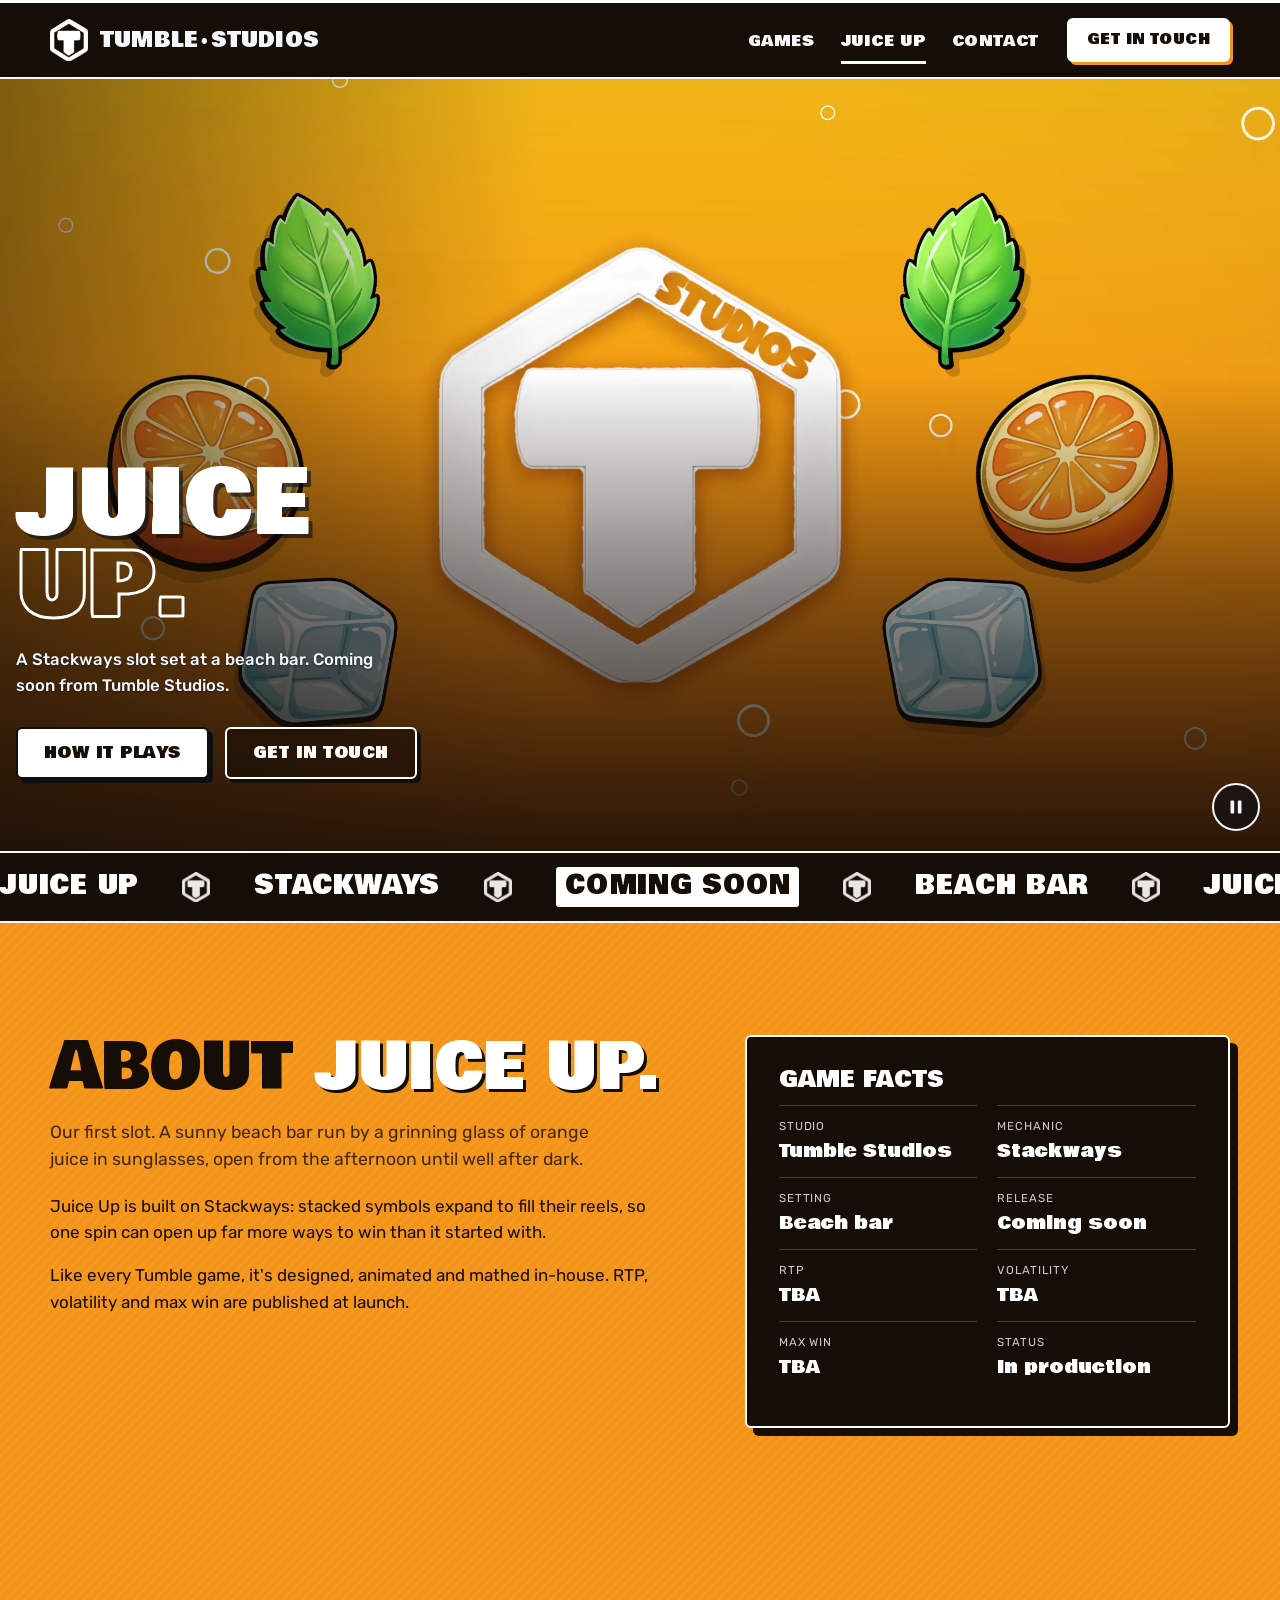
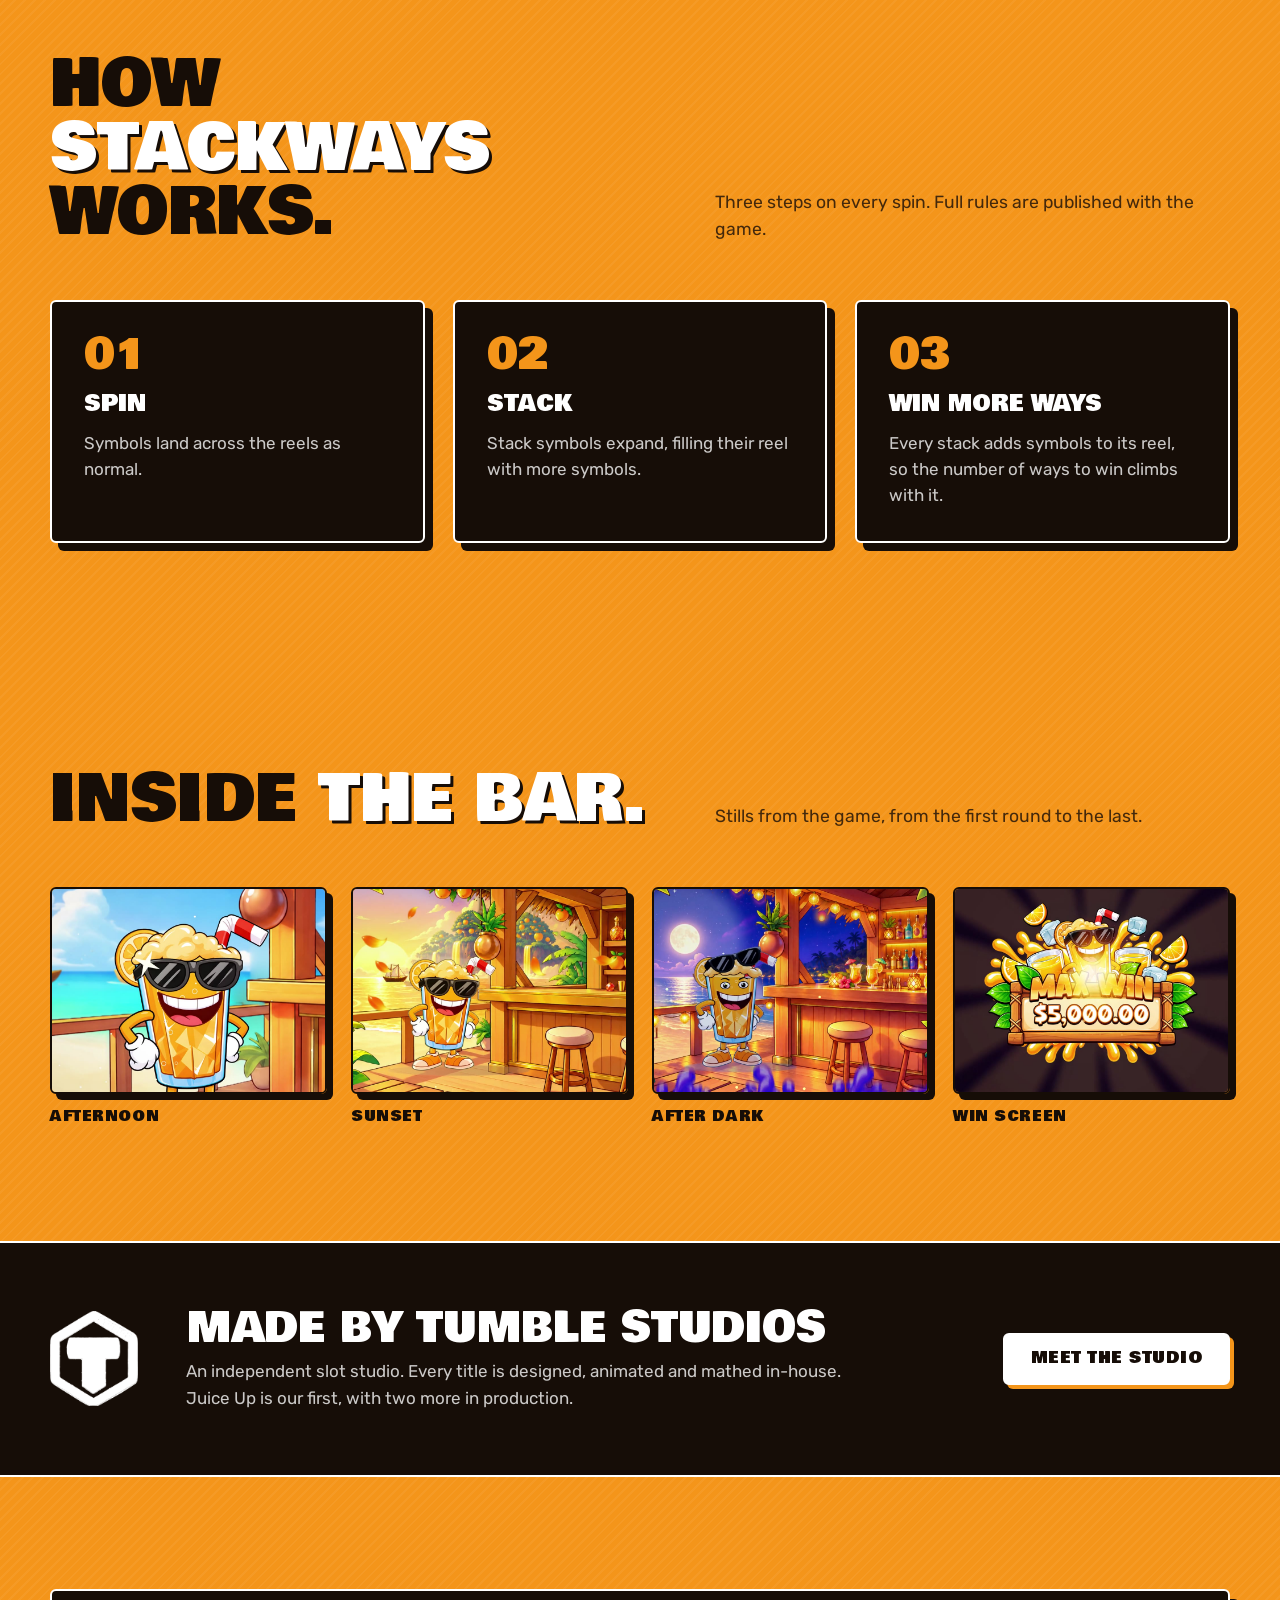
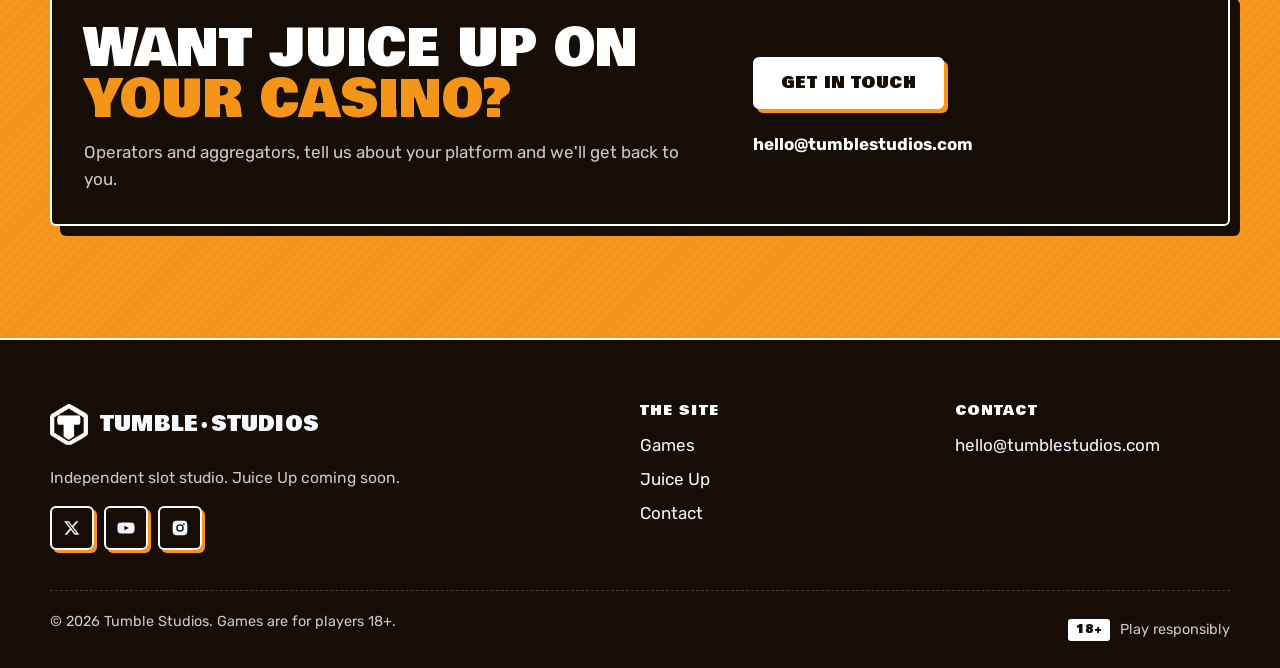
==== juice-up.html @ 1f8e579f "New studio intro as homepage hero; Juice Up gets its own orange-themed page - Homepage hero is the T" ====
<!doctype html>
<html lang="en">
<head>
  <meta charset="utf-8">
  <meta name="viewport" content="width=device-width, initial-scale=1">
  <title>Juice Up · Tumble Studios</title>
  <meta name="description" content="Juice Up is a Stackways slot set at a beach bar, from Tumble Studios. Coming soon.">
  <meta name="theme-color" content="#F4951A">
  <meta property="og:type" content="website">
  <meta property="og:title" content="Juice Up · Tumble Studios">
  <meta property="og:description" content="A Stackways slot set at a beach bar. Coming soon from Tumble Studios.">
  <meta property="og:image" content="assets/juice-up-poster.jpg">
  <meta name="twitter:card" content="summary_large_image">
  <link rel="icon" href="assets/logo-mark.png" type="image/png">
  <link rel="preconnect" href="https://fonts.googleapis.com">
  <link rel="preconnect" href="https://fonts.gstatic.com" crossorigin>
  <link href="https://fonts.googleapis.com/css2?family=Bowlby+One&family=Rubik:wght@400;500;700&display=swap" rel="stylesheet">
  <link rel="stylesheet" href="css/styles.css?v=20261031">
</head>
<body class="theme-juice">
  <a class="skip-link" href="#main">Skip to main content</a>

  <header class="site-header" id="top">
    <div class="wrap header-inner">
      <a class="brand" href="index.html" aria-label="Tumble Studios home">
        <img class="brand-mark" src="assets/logo-mark.png" alt="" width="40" height="43">
        <span class="brand-name">Tumble<span class="brand-dot">·</span>Studios</span>
      </a>

      <button class="nav-toggle" type="button" aria-expanded="false" aria-controls="site-nav">
        <span class="nav-toggle-bar"></span>
        <span class="visually-hidden">Menu</span>
      </button>

      <nav class="site-nav" id="site-nav" aria-label="Main">
        <ul>
          <li><a href="index.html#games">Games</a></li>
          <li><a href="juice-up.html" aria-current="page">Juice Up</a></li>
          <li><a href="index.html#contact">Contact</a></li>
        </ul>
        <a class="btn btn-primary btn-small" href="index.html#contact">Get in touch</a>
      </nav>
    </div>
  </header>

  <main id="main">

    <!-- Hero: the Juice Up scene loops behind the title -->
    <section class="hero" aria-labelledby="hero-title">
      <video class="hero-video" autoplay muted loop playsinline preload="metadata" poster="assets/juice-up-poster.jpg">
        <source src="assets/juice-up.mp4" type="video/mp4">
      </video>
      <div class="hero-shade"></div>

      <div class="wrap hero-content">
        <h1 class="hero-title" id="hero-title" aria-label="Juice Up.">
          <span class="line" data-cascade aria-hidden="true">Juice</span>
          <span class="line outline" data-cascade aria-hidden="true">up.</span>
        </h1>
        <p class="hero-lead">A Stackways slot set at a beach bar. Coming soon from Tumble Studios.</p>
        <div class="hero-actions">
          <a class="btn btn-primary" href="#how-it-plays">How it plays</a>
          <a class="btn btn-ghost" href="index.html#contact">Get in touch</a>
        </div>
      </div>

      <button class="video-toggle" type="button" aria-pressed="false" aria-label="Pause background video">
        <svg class="icon-pause" viewBox="0 0 24 24" aria-hidden="true"><rect x="6" y="5" width="4" height="14" rx="1"/><rect x="14" y="5" width="4" height="14" rx="1"/></svg>
        <svg class="icon-play" viewBox="0 0 24 24" aria-hidden="true"><path d="M8 5.5v13l11-6.5z"/></svg>
      </button>
    </section>

    <!-- Marquee strip -->
    <div class="marquee" aria-hidden="true">
      <div class="marquee-track">
        <span>Juice Up</span><img src="assets/logo-mark.png" alt="">
        <span>Stackways</span><img src="assets/logo-mark.png" alt="">
        <span>Coming soon</span><img src="assets/logo-mark.png" alt="">
        <span>Beach bar</span><img src="assets/logo-mark.png" alt="">
        <span>Juice Up</span><img src="assets/logo-mark.png" alt="">
        <span>Stackways</span><img src="assets/logo-mark.png" alt="">
        <span>Coming soon</span><img src="assets/logo-mark.png" alt="">
        <span>Beach bar</span><img src="assets/logo-mark.png" alt="">
      </div>
    </div>

    <!-- About the game -->
    <section class="section" id="the-game" aria-labelledby="game-title">
      <div class="wrap slot-intro">
        <div class="slot-copy">
          <h2 class="section-title" id="game-title">About <span class="accent">Juice Up.</span></h2>
          <p class="section-lead">Our first slot. A sunny beach bar run by a grinning glass of orange juice in sunglasses, open from the afternoon until well after dark.</p>
          <p>Juice Up is built on Stackways: stacked symbols expand to fill their reels, so one spin can open up far more ways to win than it started with.</p>
          <p>Like every Tumble game, it's designed, animated and mathed in-house. RTP, volatility and max win are published at launch.</p>
        </div>

        <aside class="slot-panel" aria-labelledby="facts-title">
          <h3 id="facts-title">Game facts</h3>
          <dl class="facts">
            <div><dt>Studio</dt><dd>Tumble Studios</dd></div>
            <div><dt>Mechanic</dt><dd>Stackways</dd></div>
            <div><dt>Setting</dt><dd>Beach bar</dd></div>
            <div><dt>Release</dt><dd>Coming soon</dd></div>
            <div><dt>RTP</dt><dd>TBA</dd></div>
            <div><dt>Volatility</dt><dd>TBA</dd></div>
            <div><dt>Max win</dt><dd>TBA</dd></div>
            <div><dt>Status</dt><dd>In production</dd></div>
          </dl>
        </aside>
      </div>
    </section>

    <!-- How Stackways works -->
    <section class="section slot-how" id="how-it-plays" aria-labelledby="how-title">
      <div class="wrap">
        <div class="section-head">
          <h2 class="section-title" id="how-title">How <span class="accent">Stackways</span> works.</h2>
          <p class="section-lead">Three steps on every spin. Full rules are published with the game.</p>
        </div>
        <ol class="steps">
          <li class="slot-panel">
            <h3>Spin</h3>
            <p>Symbols land across the reels as normal.</p>
          </li>
          <li class="slot-panel">
            <h3>Stack</h3>
            <p>Stack symbols expand, filling their reel with more symbols.</p>
          </li>
          <li class="slot-panel">
            <h3>Win more ways</h3>
            <p>Every stack adds symbols to its reel, so the number of ways to win climbs with it.</p>
          </li>
        </ol>
      </div>
    </section>

    <!-- Gallery -->
    <section class="section slot-gallery" id="gallery" aria-labelledby="gallery-title">
      <div class="wrap">
        <div class="section-head">
          <h2 class="section-title" id="gallery-title">Inside <span class="accent">the bar.</span></h2>
          <p class="section-lead">Stills from the game, from the first round to the last.</p>
        </div>
        <ul class="gallery" role="list">
          <li>
            <figure>
              <img src="assets/art-day.jpg" alt="The juice mascot at the beach bar in the afternoon, sea and palm trees behind." loading="lazy" width="960" height="720">
              <figcaption>Afternoon</figcaption>
            </figure>
          </li>
          <li>
            <figure>
              <img src="assets/art-sunset.jpg" alt="The juice mascot in sunglasses at the bar at sunset." loading="lazy" width="960" height="720">
              <figcaption>Sunset</figcaption>
            </figure>
          </li>
          <li>
            <figure>
              <img src="assets/art-night.jpg" alt="The bar at night, lit by lanterns under a full moon." loading="lazy" width="960" height="720">
              <figcaption>After dark</figcaption>
            </figure>
          </li>
          <li>
            <figure>
              <img src="assets/art-maxwin.jpg" alt="Win screen: the juice mascot behind a wooden sign reading Max win $5,000.00." loading="lazy" width="960" height="720">
              <figcaption>Win screen</figcaption>
            </figure>
          </li>
        </ul>
      </div>
    </section>

    <!-- The studio -->
    <section class="slot-band" aria-labelledby="studio-title">
      <div class="wrap slot-band-inner">
        <img src="assets/logo-mark.png" alt="" width="474" height="512">
        <div>
          <h2 id="studio-title">Made by Tumble Studios</h2>
          <p>An independent slot studio. Every title is designed, animated and mathed in-house. Juice Up is our first, with two more in production.</p>
        </div>
        <a class="btn btn-primary" href="index.html">Meet the studio</a>
      </div>
    </section>

    <!-- Contact prompt -->
    <section class="section" aria-labelledby="cta-title">
      <div class="wrap">
        <div class="slot-panel slot-cta">
          <div>
            <h2 class="section-title" id="cta-title">Want Juice Up on <span class="accent">your casino?</span></h2>
            <p>Operators and aggregators, tell us about your platform and we'll get back to you.</p>
          </div>
          <div class="slot-cta-actions">
            <a class="btn btn-primary" href="index.html#contact">Get in touch</a>
            <a class="contact-email" href="mailto:hello@tumblestudios.com">hello@tumblestudios.com</a>
          </div>
        </div>
      </div>
    </section>
  </main>

  <footer class="site-footer">
    <div class="wrap footer-grid">
      <div class="footer-brand">
        <a class="brand" href="index.html" aria-label="Tumble Studios home">
          <img class="brand-mark" src="assets/logo-mark.png" alt="" width="40" height="43">
          <span class="brand-name">Tumble<span class="brand-dot">·</span>Studios</span>
        </a>
        <p>Independent slot studio. Juice Up coming soon.</p>
        <ul class="social" role="list">
          <li><a href="#" aria-label="Tumble Studios on X"><svg viewBox="0 0 24 24" aria-hidden="true"><path d="M17.5 3h3.1l-6.8 7.8L21.8 21h-6.3l-4.9-6.4L5 21H1.9l7.3-8.3L1.5 3h6.4l4.4 5.9zm-1.1 16.1h1.7L6.9 4.8H5.1z"/></svg></a></li>
          <li><a href="#" aria-label="Tumble Studios on YouTube"><svg viewBox="0 0 24 24" aria-hidden="true"><path d="M23 7.2a3 3 0 0 0-2.1-2.1C19 4.6 12 4.6 12 4.6s-7 0-8.9.5A3 3 0 0 0 1 7.2 31 31 0 0 0 .5 12 31 31 0 0 0 1 16.8a3 3 0 0 0 2.1 2.1c1.9.5 8.9.5 8.9.5s7 0 8.9-.5A3 3 0 0 0 23 16.8a31 31 0 0 0 .5-4.8A31 31 0 0 0 23 7.2zM9.8 15.1V8.9l6 3.1z"/></svg></a></li>
          <li><a href="#" aria-label="Tumble Studios on Instagram"><svg viewBox="0 0 24 24" aria-hidden="true"><path d="M12 2.2c3.2 0 3.6 0 4.8.1 3.2.1 4.8 1.7 4.9 4.9.1 1.3.1 1.6.1 4.8s0 3.6-.1 4.8c-.1 3.2-1.7 4.8-4.9 4.9-1.3.1-1.6.1-4.8.1s-3.6 0-4.8-.1c-3.3-.1-4.8-1.7-4.9-4.9C2.2 15.6 2.2 15.2 2.2 12s0-3.6.1-4.8C2.4 3.9 4 2.4 7.2 2.3 8.4 2.2 8.8 2.2 12 2.2zM12 7a5 5 0 1 0 0 10 5 5 0 0 0 0-10zm0 8.2a3.2 3.2 0 1 1 0-6.4 3.2 3.2 0 0 1 0 6.4zm5.2-9.6a1.2 1.2 0 1 0 0 2.4 1.2 1.2 0 0 0 0-2.4z"/></svg></a></li>
        </ul>
      </div>
      <nav aria-label="Footer">
        <h3>The site</h3>
        <ul>
          <li><a href="index.html#games">Games</a></li>
          <li><a href="juice-up.html">Juice Up</a></li>
          <li><a href="index.html#contact">Contact</a></li>
        </ul>
      </nav>
      <div>
        <h3>Contact</h3>
        <ul>
          <li><a href="mailto:hello@tumblestudios.com">hello@tumblestudios.com</a></li>
        </ul>
      </div>
    </div>
    <div class="wrap footer-bottom">
      <p>&copy; 2026 Tumble Studios. Games are for players 18+.</p>
      <p><span class="age-badge">18+</span> Play responsibly</p>
    </div>
  </footer>

  <script src="js/main.js?v=20261031" defer></script>
</body>
</html>
---- css/styles.css ----
/* Tumble Studios
   Dark, loud, orange. Bowlby One for display, Rubik for everything else. */

:root {
  /* blue, white, black: from the Tumble Studios logo intro */
  --bg: #111B2E;         /* navy rather than black; a shade lighter */
  --bg-raised: #192741;
  --line: #2C3D60;
  --text: #F4F7FC;
  --white: #FFFFFF;
  --muted: #A7B4CA;
  --blue: #154DA2;       /* Doug's logo blue, sampled from the full-size avatar */
  --blue-deep: #0E3578;
  --sky: #154DA2;
  --ink: #0A0E16;

  --font-display: "Bowlby One", "Arial Black", Impact, sans-serif;
  --font-body: "Rubik", "Segoe UI", system-ui, sans-serif;

  --wrap: 1180px;
  --gutter: 16px;
  --radius: 6px;
  --ease: cubic-bezier(.2, .8, .2, 1);
  --ease-reel: cubic-bezier(.3, 1.35, .45, 1);

  /* two-tone offset shadows on buttons: blue one way, sky the other */
  --shadow-btn: 4px 4px 0 var(--blue), -2px -2px 0 var(--sky);
  --shadow-btn-hover: 6px 6px 0 var(--sky), -2px -2px 0 var(--blue);
}

*, *::before, *::after { box-sizing: border-box; }

html { scroll-behavior: smooth; -webkit-text-size-adjust: 100%; }

/* keep anchored sections clear of the sticky header */
[id] { scroll-margin-top: 84px; }
#top { scroll-margin-top: 0; }

body {
  margin: 0;
  font-family: var(--font-body);
  font-size: 1.0625rem;
  line-height: 1.55;
  color: var(--text);
  background-color: var(--bg);
  /* faint diagonal grain so the dark isn't flat */
  background-image: repeating-linear-gradient(135deg, rgba(255, 255, 255, .018) 0 2px, transparent 2px 7px);
  overflow-x: hidden;
}

img, video, svg { display: block; max-width: 100%; }

::selection { background: var(--sky); color: var(--ink); }

h1, h2, h3 {
  font-family: var(--font-display);
  font-weight: 400;
  line-height: 1;
  margin: 0;
  text-transform: uppercase;
}

p { margin: 0 0 1em; max-width: 62ch; }
p:last-child { margin-bottom: 0; }

a { color: var(--sky); text-underline-offset: .15em; }
a:hover { color: var(--text); }

:focus-visible { outline: 3px solid var(--sky); outline-offset: 3px; }

ul[role="list"] { list-style: none; margin: 0; padding: 0; }

.accent { color: var(--sky); }

.wrap {
  width: min(100% - (var(--gutter) * 2), var(--wrap));
  margin-inline: auto;
}

.visually-hidden {
  position: absolute !important;
  width: 1px; height: 1px;
  padding: 0; margin: -1px;
  overflow: hidden; clip: rect(0 0 0 0);
  white-space: nowrap; border: 0;
}

.skip-link {
  position: absolute; top: -100px; left: 16px;
  padding: 10px 14px;
  background: var(--sky); color: var(--ink);
  border-radius: var(--radius);
  z-index: 100;
  font-weight: 700;
}
.skip-link:focus { top: 12px; }

/* Buttons: flat, hard offset shadow */
.btn {
  display: inline-flex;
  align-items: center;
  justify-content: center;
  min-height: 52px;
  padding: 0 26px;
  font-family: var(--font-display);
  font-size: 1rem;
  letter-spacing: .03em;
  text-transform: uppercase;
  text-decoration: none;
  border-radius: var(--radius);
  border: 2px solid var(--text);
  cursor: pointer;
  transition: transform .15s var(--ease), box-shadow .15s var(--ease), background-color .15s;
}
.btn:hover { transform: translate(-2px, -2px); }
.btn:active { transform: translate(1px, 1px); }

.btn-primary {
  background: var(--white);
  color: var(--ink);
  border-color: var(--white);
  box-shadow: var(--shadow-btn);
}
.btn-primary:hover { background: var(--sky); color: var(--ink); border-color: var(--white); box-shadow: var(--shadow-btn-hover); }
.btn-primary:active { box-shadow: 2px 2px 0 var(--blue); }

.btn-ghost {
  background: rgba(10, 14, 22, .55);
  color: var(--text);
  border-color: var(--text);
  box-shadow: var(--shadow-btn);
  backdrop-filter: blur(6px);
}
.btn-ghost:hover { background: var(--text); color: var(--ink); box-shadow: var(--shadow-btn-hover); }

.btn-small { min-height: 44px; padding: 0 18px; font-size: .9rem; box-shadow: 3px 3px 0 var(--blue); }
.btn-small:hover { box-shadow: 5px 5px 0 var(--sky); }

/* Header */
.site-header {
  position: sticky;
  top: 0;
  z-index: 50;
  background: var(--bg);
  border-bottom: 2px solid var(--text);
  /* thin brand line along the very top, blue fading to sky */
  border-top: 3px solid var(--blue);
}
.site-header::before {
  content: "";
  position: absolute;
  top: -3px; left: 0; right: 0;
  height: 3px;
  background: linear-gradient(90deg, var(--blue), var(--sky) 60%, var(--white));
}

.header-inner {
  display: flex;
  align-items: center;
  justify-content: space-between;
  gap: 24px;
  min-height: 74px;
}

.brand {
  display: inline-flex;
  align-items: center;
  gap: 12px;
  color: var(--text);
  text-decoration: none;
}
.brand:hover { color: var(--sky); }
.brand-mark { width: 38px; height: auto; }
.brand-name { font-family: var(--font-display); font-size: 1.3rem; text-transform: uppercase; letter-spacing: .01em; }
.brand-dot { color: var(--blue); margin: 0 .1em; }

.site-nav { display: flex; align-items: center; gap: 28px; }
.site-nav ul { display: flex; gap: 26px; list-style: none; margin: 0; padding: 0; }
.site-nav ul a {
  font-family: var(--font-display);
  font-size: .95rem;
  letter-spacing: .04em;
  text-transform: uppercase;
  color: var(--text);
  text-decoration: none;
  padding: 8px 0;
  border-bottom: 3px solid transparent;
}
.site-nav ul a:hover,
.site-nav ul a[aria-current="true"] { border-bottom-color: var(--sky); color: var(--sky); }

.nav-toggle {
  display: none;
  width: 48px; height: 48px;
  background: none; border: 0;
  position: relative;
  cursor: pointer;
  border-radius: var(--radius);
}
.nav-toggle-bar,
.nav-toggle-bar::before,
.nav-toggle-bar::after {
  position: absolute; left: 12px;
  width: 24px; height: 3px;
  background: var(--text);
  border-radius: 2px;
  transition: transform .25s var(--ease), opacity .2s;
}
.nav-toggle-bar { top: 22px; }
.nav-toggle-bar::before { content: ""; left: 0; top: -8px; }
.nav-toggle-bar::after { content: ""; left: 0; top: 8px; }
.nav-toggle[aria-expanded="true"] .nav-toggle-bar { background: transparent; }
.nav-toggle[aria-expanded="true"] .nav-toggle-bar::before { transform: translateY(8px) rotate(45deg); }
.nav-toggle[aria-expanded="true"] .nav-toggle-bar::after { transform: translateY(-8px) rotate(-45deg); }

/* Hero */
.hero {
  position: relative;
  min-height: min(86svh, 800px);
  display: flex;
  align-items: flex-end;
  background: var(--bg);
  overflow: hidden;
  isolation: isolate;
}

.hero-video, .hero-shade {
  position: absolute;
  inset: 0;
  width: 100%;
  height: 100%;
}
.hero-video { object-fit: cover; z-index: -2; }
.hero-shade {
  z-index: -1;
  background:
    linear-gradient(to top, rgba(10, 14, 22, .9) 0%, rgba(10, 14, 22, .45) 35%, rgba(10, 14, 22, 0) 62%),
    linear-gradient(to right, rgba(10, 14, 22, .5), rgba(10, 14, 22, 0) 42%);
}

/* straight bottom edge: the marquee band sits directly under the video */
.hero { border-bottom: 2px solid var(--text); }

/* hero text hugs the left edge so the video stays in view */
.hero-content {
  position: relative;
  z-index: 2;
  width: min(100% - (var(--gutter) * 2), 1400px);
  margin-inline: auto;
  padding-block: clamp(40px, 6vw, 72px);
}

.hero-title {
  display: flex;
  flex-direction: column;
  font-size: clamp(3rem, 7.5vw, 5.6rem);
  line-height: .92;
  text-shadow: 4px 4px 0 rgba(10, 14, 22, .6);
  margin-bottom: 20px;
}
.hero-title .line { display: block; white-space: pre; }
.hero-title .outline {
  color: transparent;
  -webkit-text-stroke: 3px var(--sky);
  text-shadow: none;
}

/* cascade: each letter drops in and lands with a small bounce */
.hero-title .letter {
  display: inline-block;
  animation: drop .7s var(--ease-reel) both;
  animation-delay: calc(var(--i) * 55ms);
}
@keyframes drop {
  from { opacity: 0; transform: translateY(-.6em); }
  60% { opacity: 1; }
  to { opacity: 1; transform: none; }
}

.hero-lead {
  font-size: clamp(1rem, 1.3vw, 1.15rem);
  font-weight: 500;
  max-width: 36ch;
  margin-bottom: 28px;
  color: var(--text);
  text-shadow: 0 1px 2px rgba(10, 14, 22, .7);
}

.hero-actions { display: flex; flex-wrap: wrap; gap: 16px; }

.video-toggle {
  position: absolute;
  right: 20px; bottom: 20px;
  z-index: 2;
  width: 48px; height: 48px;
  border-radius: 50%;
  border: 2px solid var(--text);
  background: rgba(10, 14, 22, .6);
  color: var(--text);
  cursor: pointer;
  display: grid;
  place-items: center;
}
.video-toggle:hover { background: var(--sky); color: var(--ink); }
.video-toggle svg { width: 22px; height: 22px; fill: currentColor; }
.video-toggle .icon-play { display: none; }
.video-toggle[aria-pressed="true"] .icon-pause { display: none; }
.video-toggle[aria-pressed="true"] .icon-play { display: block; }

/* page-load sequence */
.hero-lead, .hero-actions { animation: rise .6s var(--ease) both; }
.hero-lead { animation-delay: .75s; }
.hero-actions { animation-delay: .85s; }
@keyframes rise {
  from { opacity: 0; transform: translateY(16px); }
  to { opacity: 1; transform: none; }
}

/* Marquee strip */
.marquee {
  overflow: hidden;
  background: var(--ink);
  border-bottom: 2px solid var(--text);
  padding-block: 14px;
}
.marquee-track {
  display: flex;
  align-items: center;
  width: max-content;
  gap: 44px;
  font-family: var(--font-display);
  font-size: clamp(1.1rem, 2.2vw, 1.6rem);
  text-transform: uppercase;
  letter-spacing: .03em;
  animation: slide 30s linear infinite;
}
.marquee-track span { white-space: nowrap; }
.marquee-track span:nth-of-type(4n + 3) { color: var(--sky); }
.marquee-track img { width: 28px; height: auto; opacity: .9; }
@keyframes slide { to { transform: translateX(-50%); } }

/* Sections */
.section { padding-block: clamp(64px, 9vw, 112px); }

.section-head {
  display: grid;
  grid-template-columns: 1.2fr 1fr;
  gap: 24px 48px;
  align-items: end;
  margin-bottom: clamp(32px, 5vw, 56px);
}
.section-title { font-size: clamp(2.4rem, 5.5vw, 4rem); }
.section-title .accent { display: inline-block; white-space: nowrap; }
.section-lead { font-size: 1.1rem; color: var(--muted); max-width: 46ch; }

/* Game cards */
.game-grid {
  display: grid;
  grid-template-columns: repeat(3, 1fr);
  gap: 28px;
}

.game-card {
  position: relative;
  display: flex;
  flex-direction: column;
  background: var(--bg-raised);
  border: 2px solid var(--text);
  border-radius: var(--radius);
  box-shadow: 8px 8px 0 var(--blue);
  overflow: hidden;
  transition: transform .2s var(--ease), box-shadow .2s var(--ease);
}
.game-card:hover { transform: translate(-3px, -3px); box-shadow: 11px 11px 0 var(--sky); }
.game-card.is-placeholder { box-shadow: 8px 8px 0 var(--line); }
.game-card.is-placeholder:hover { box-shadow: 11px 11px 0 var(--blue-deep); }

.card-art {
  position: relative;
  aspect-ratio: 4 / 3;
  border-bottom: 2px solid var(--text);
  background: var(--ink);
}
.card-art img { width: 100%; height: 100%; object-fit: cover; }
.card-art-blank {
  display: grid;
  place-items: center;
  background:
    radial-gradient(circle at 50% 40%, rgba(43, 108, 212, .45), transparent 60%),
    var(--bg-raised);
}
.card-art-blank img { width: 34%; height: auto; opacity: .35; }

.tag {
  position: absolute;
  top: 12px; left: 12px;
  padding: 5px 10px;
  font-family: var(--font-display);
  font-size: .72rem;
  letter-spacing: .08em;
  text-transform: uppercase;
  color: var(--text);
  background: var(--ink);
  border: 2px solid var(--text);
  border-radius: 3px;
}
.tag-zest { background: var(--sky); color: var(--ink); }

.card-body { padding: 22px 22px 26px; display: grid; gap: 14px; align-content: start; }
.card-body h3 { font-size: 1.6rem; }
.card-body p { color: var(--muted); font-size: .98rem; }

.stats {
  display: grid;
  grid-template-columns: repeat(3, 1fr);
  gap: 12px;
  margin: 4px 0 0;
  padding-top: 14px;
  border-top: 1px solid var(--line);
}
.stats dt {
  font-size: .72rem;
  letter-spacing: .08em;
  text-transform: uppercase;
  color: var(--muted);
}
.stats dd {
  margin: 2px 0 0;
  font-family: var(--font-display);
  font-size: 1.1rem;
  color: var(--text);
}
.is-placeholder .stats dd { color: var(--muted); }

.chips { display: flex; flex-wrap: wrap; gap: 8px; }
.chips li {
  padding: 5px 10px;
  font-size: .78rem;
  font-weight: 700;
  letter-spacing: .04em;
  text-transform: uppercase;
  color: var(--text);
  border: 1px solid var(--muted);
  border-radius: 3px;
}

/* Contact */
.contact-panel {
  display: grid;
  grid-template-columns: 1fr 1.25fr;
  gap: clamp(32px, 5vw, 64px);
  padding: clamp(28px, 4vw, 56px);
  background: var(--bg-raised);
  border: 2px solid var(--text);
  border-radius: var(--radius);
  box-shadow: 10px 10px 0 var(--blue);
}
.contact-copy p { color: var(--muted); font-size: 1.05rem; margin-top: 14px; }
.contact-email {
  display: inline-block;
  margin-top: 6px;
  font-weight: 700;
  color: var(--sky);
}
.contact-art {
  margin-top: 28px;
  width: 100%;
  height: auto;
  border: 2px solid var(--text);
  border-radius: var(--radius);
  box-shadow: 6px 6px 0 var(--sky);
}

.contact-form {
  display: grid;
  grid-template-columns: 1fr 1fr;
  gap: 18px;
  align-content: start;
}
.field { display: grid; gap: 8px; }
.field label {
  font-family: var(--font-display);
  font-size: .78rem;
  letter-spacing: .08em;
  text-transform: uppercase;
}
.field-full { grid-column: 1 / -1; }

input, select, textarea {
  font: inherit;
  color: var(--text);
  background: var(--ink);
  border: 2px solid var(--text);
  border-radius: var(--radius);
  padding: 12px 14px;
  min-height: 50px;
  width: 100%;
}
input::placeholder, textarea::placeholder { color: #6F7D95; }
select { appearance: none; -webkit-appearance: none;
  background-image: url("data:image/svg+xml,%3Csvg xmlns='http://www.w3.org/2000/svg' viewBox='0 0 24 24' fill='%23FFF6E8'%3E%3Cpath d='M7 10l5 5 5-5z'/%3E%3C/svg%3E");
  background-repeat: no-repeat; background-position: right 12px center; background-size: 20px; padding-right: 40px; }
select option { background: var(--bg-raised); color: var(--text); }
textarea { min-height: 150px; resize: vertical; }
input:focus-visible, select:focus-visible, textarea:focus-visible { outline-color: var(--sky); outline-offset: 2px; }
input[aria-invalid="true"], select[aria-invalid="true"], textarea[aria-invalid="true"] { border-color: #FF6B6B; }

.form-note { font-weight: 500; margin: 12px 0 0; }
.form-note:empty { display: none; }
.form-note.is-error { color: #FF8A8A; }
.form-note.is-ok { color: var(--sky); }

/* Footer */
.site-footer {
  border-top: 2px solid var(--text);
  padding-top: clamp(40px, 6vw, 64px);
}
.footer-grid {
  display: grid;
  grid-template-columns: 2fr 1fr 1fr;
  gap: 40px;
}
.footer-brand p { margin-top: 14px; color: var(--muted); font-size: .98rem; }
.site-footer h3 { font-size: .85rem; letter-spacing: .08em; color: var(--blue); margin-bottom: 14px; }
.site-footer nav ul, .site-footer div > ul:not(.social) { list-style: none; margin: 0; padding: 0; display: grid; gap: 8px; }
.site-footer a { color: var(--text); text-decoration: none; }
.site-footer a:hover { color: var(--sky); }

.social { display: flex; gap: 10px; margin-top: 18px; }
.social a {
  display: grid; place-items: center;
  width: 44px; height: 44px;
  border: 2px solid var(--text);
  border-radius: var(--radius);
  box-shadow: 3px 3px 0 var(--blue);
}
.social a:hover { background: var(--sky); color: var(--ink); }
.social svg { width: 18px; height: 18px; fill: currentColor; }

.footer-bottom {
  display: flex;
  justify-content: space-between;
  flex-wrap: wrap;
  gap: 12px;
  margin-top: 40px;
  padding-block: 20px;
  border-top: 1px dashed var(--line);
  font-size: .9rem;
  color: var(--muted);
}
.footer-bottom p { display: flex; align-items: center; gap: 10px; }
.age-badge {
  display: inline-grid; place-items: center;
  padding: 2px 8px;
  font-family: var(--font-display);
  font-size: .72rem;
  color: var(--ink);
  background: var(--blue);
  border-radius: 3px;
}

/* Responsive */
@media (max-width: 1000px) {
  .game-grid { grid-template-columns: repeat(2, 1fr); }
  .game-card.is-featured { grid-column: 1 / -1; }
  .game-card.is-featured .card-art { aspect-ratio: 16 / 9; }
  .section-head { grid-template-columns: 1fr; }
  .contact-panel { grid-template-columns: 1fr; }
  .contact-art { max-width: 480px; }
  .footer-grid { grid-template-columns: 1fr 1fr; }
}

@media (max-width: 820px) {
  .nav-toggle { display: block; }
  .site-nav {
    position: absolute;
    top: 100%; left: 0; right: 0;
    flex-direction: column;
    align-items: stretch;
    gap: 8px;
    padding: 12px var(--gutter) 20px;
    background: var(--bg);
    border-bottom: 2px solid var(--text);
    display: none;
  }
  .site-nav.is-open { display: flex; }
  .site-nav ul { flex-direction: column; gap: 0; }
  .site-nav ul a { display: block; padding: 14px 4px; border-bottom: 1px solid var(--line); }
  .site-nav .btn { margin-top: 12px; }
}

@media (max-width: 560px) {
  body { font-size: 1rem; }
  .brand-name { font-size: 1.05rem; }
  /* phones: landscape video shown whole at 16:9, headline and buttons centred on it */
  .hero { min-height: 0; aspect-ratio: 16 / 9; align-items: center; }
  .hero-shade { background: rgba(10, 14, 22, .42); }
  .hero-content { padding-block: 16px; text-align: center; }
  .hero-title { font-size: clamp(1.9rem, 9vw, 2.4rem); align-items: center; margin-bottom: 14px; text-shadow: 3px 3px 0 rgba(10, 14, 22, .6); }
  .hero-title .outline { color: var(--sky); -webkit-text-stroke: 0; text-shadow: 3px 3px 0 rgba(10, 14, 22, .6); }
  .hero-lead { display: none; }
  .hero-actions { justify-content: center; gap: 10px; }
  .hero-actions .btn { min-height: 42px; padding: 0 14px; font-size: .8rem; box-shadow: 3px 3px 0 var(--sky), -2px -2px 0 var(--blue); }
  .video-toggle { width: 34px; height: 34px; right: 10px; bottom: 10px; }
  .video-toggle svg { width: 16px; height: 16px; }
  .game-grid { grid-template-columns: 1fr; gap: 28px; }
  .game-card.is-featured .card-art { aspect-ratio: 4 / 3; }
  .contact-panel { padding: 22px; box-shadow: 6px 6px 0 var(--blue); }
  .contact-form { grid-template-columns: 1fr; }
  .footer-grid { grid-template-columns: 1fr; gap: 32px; }
}

@media (prefers-reduced-motion: reduce) {
  html { scroll-behavior: auto; }
  .hero-title .letter, .hero-lead, .hero-actions { animation: none; }
  .marquee-track { animation: none; }
  .btn, .game-card { transition: none; }
  .btn:hover, .game-card:hover { transform: none; }
}

/* ---- One blue, white, black -------------------------------------------------
   Doug's logo blue (#154DA2) is the page. White is text, buttons and lines.
   Black is header, marquee, cards, panel, footer. No other shades of blue. */
:root {
  --bg: #154DA2;
  --bg-raised: #0A0E16;
  --line: rgba(255, 255, 255, .28);
  --muted: rgba(255, 255, 255, .78);
  --sky: #FFFFFF;
  --blue-deep: #154DA2;
  --shadow-btn: 4px 4px 0 var(--ink);
  --shadow-btn-hover: 6px 6px 0 var(--ink);
}

body {
  background-color: var(--bg);
  /* the diagonal grain, a touch stronger so it reads on the blue */
  background-image: repeating-linear-gradient(135deg, rgba(255, 255, 255, .05) 0 2px, transparent 2px 7px);
}

::selection { background: var(--ink); color: var(--white); }
a { color: var(--white); }
a:hover { color: var(--ink); }
:focus-visible { outline-color: var(--white); }

/* accent words in black on the blue page, blue on the black panel; white outline over the video */
.accent { color: var(--ink); }
.contact-panel .accent { color: var(--bg); }
.hero-title .outline { -webkit-text-stroke-color: var(--white); }

/* buttons: white with black shadow; hover flips to black */
.btn-primary { background: var(--white); color: var(--ink); border-color: var(--ink); }
.btn-primary:hover { background: var(--ink); color: var(--white); border-color: var(--white); }
.btn-primary:active { box-shadow: 2px 2px 0 var(--ink); }
.btn-ghost { background: rgba(10, 14, 22, .6); color: var(--white); border-color: var(--white); box-shadow: 4px 4px 0 var(--ink); }
.btn-ghost:hover { background: var(--white); color: var(--ink); box-shadow: 6px 6px 0 var(--ink); }
.btn-small { box-shadow: 3px 3px 0 var(--white); }
.btn-small:hover { box-shadow: 5px 5px 0 var(--white); }

/* header: black, white line on top */
.site-header { background: var(--ink); border-top-color: var(--white); }
.site-header::before { background: var(--white); }
.brand-dot { color: var(--white); }
.brand:hover { color: var(--white); }
.site-nav ul a:hover, .site-nav ul a[aria-current="true"] { border-bottom-color: var(--white); color: var(--white); }
.header-inner .btn-small { box-shadow: 3px 3px 0 var(--bg); border-color: var(--white); }

/* marquee: black band, highlighted word reversed */
.marquee { background: var(--ink); }
.marquee-track span:nth-of-type(4n + 3) { color: var(--ink); background: var(--white); padding: 0 .35em; border-radius: 3px; }
.video-toggle:hover { background: var(--white); color: var(--ink); }

/* cards: black with white edges and a white hard shadow */
.game-card { background: var(--ink); border-color: var(--white); box-shadow: 8px 8px 0 var(--ink); }
.game-card:hover { box-shadow: 11px 11px 0 var(--white); }
.game-card.is-placeholder { box-shadow: 8px 8px 0 var(--ink); }
.game-card.is-placeholder:hover { box-shadow: 11px 11px 0 var(--white); }
.card-art-blank { background: radial-gradient(circle at 50% 40%, rgba(255, 255, 255, .12), transparent 60%), var(--ink); }
.card-art-blank img { opacity: .3; }
.tag { background: var(--ink); color: var(--white); border-color: var(--white); }
.tag-zest { background: var(--white); color: var(--ink); }
.stats { border-top-color: rgba(255, 255, 255, .2); }
.chips li { border-color: rgba(255, 255, 255, .45); }

/* contact: black panel, white hard shadow, white fields */
.contact-panel { background: var(--ink); border-color: var(--white); box-shadow: 10px 10px 0 var(--ink); }
/* email link: stays white on the black panel, underline on hover like the footer links */
.contact-email { color: var(--white); text-decoration: none; text-underline-offset: .2em; }
.contact-email:hover, .contact-email:focus-visible { color: var(--white); text-decoration: underline; }
input, select, textarea { background-color: var(--white); color: var(--ink); border-color: var(--white); }
input::placeholder, textarea::placeholder { color: #6B7280; }
select { background-image: url("data:image/svg+xml,%3Csvg xmlns='http://www.w3.org/2000/svg' viewBox='0 0 24 24' fill='%230A0E16'%3E%3Cpath d='M7 10l5 5 5-5z'/%3E%3C/svg%3E"); background-repeat: no-repeat; background-position: right 12px center; background-size: 20px; }
select option { background: var(--white); color: var(--ink); }
input:focus-visible, select:focus-visible, textarea:focus-visible { outline-color: var(--white); outline-offset: 3px; }
.form-note.is-ok { color: var(--white); }

/* footer: black */
.site-footer { background: var(--ink); border-top-color: var(--white); }
.site-footer h3 { color: var(--white); }
.site-footer a:hover { color: var(--white); text-decoration: underline; }
.footer-bottom { border-top-color: rgba(255, 255, 255, .2); }
.social a { box-shadow: 3px 3px 0 var(--bg); }
.social a:hover { background: var(--white); color: var(--ink); }
.age-badge { background: var(--white); color: var(--ink); }

@media (max-width: 820px) {
  .site-nav { background: var(--ink); }
}

/* ---- Homepage intro hero -----------------------------------------------------
   The logo intro plays once and holds on the logo, which sits in the middle of
   the frame. Text goes underneath it, centred, and drops in once the logo has
   formed (~2.2s). The box keeps close to 16:9 so wide screens don't crop the logo. */
.hero--intro { min-height: min(86svh, 56.25vw); }
.hero--intro .hero-shade { background: linear-gradient(to top, rgba(10, 14, 22, .55) 0%, rgba(10, 14, 22, 0) 38%); }
.hero--intro .hero-content { text-align: center; padding-block: clamp(28px, 4vw, 56px); }
.hero--intro .hero-title {
  flex-direction: row;
  flex-wrap: wrap;
  justify-content: center;
  column-gap: .28em;
  font-size: clamp(2rem, 4.2vw, 3.6rem);
  margin-bottom: 18px;
}
.hero--intro .hero-title .letter { animation-delay: calc(2.2s + var(--i) * 55ms); }
.hero--intro .hero-actions { justify-content: center; animation-delay: 2.7s; }

/* ---- Game card links to its slot page --------------------------------------- */
.card-link { color: inherit; text-decoration: none; }
.card-link::after { content: ""; position: absolute; inset: 0; z-index: 1; }
.card-link:focus-visible { outline: none; }
.game-card:has(.card-link:focus-visible) { outline: 3px solid var(--white); outline-offset: 4px; }
.card-cta { justify-self: start; margin-top: 4px; pointer-events: none; }
.game-card:hover .card-cta { background: var(--ink); color: var(--white); border-color: var(--white); }

.site-nav ul a[aria-current="page"] { border-bottom-color: var(--white); color: var(--white); }

/* ---- Slot pages ----------------------------------------------------------------
   Same structure as the homepage; a theme class on <body> swaps the colours. */
.slot-intro {
  display: grid;
  grid-template-columns: 1.3fr 1fr;
  gap: clamp(32px, 5vw, 72px);
  align-items: start;
}
.slot-copy .section-title { margin-bottom: 20px; }
.slot-copy p { max-width: 56ch; }
.slot-copy .section-lead { margin-bottom: 1.1em; max-width: 52ch; }

.slot-panel {
  background: var(--ink);
  color: var(--white);
  border: 2px solid var(--white);
  border-radius: var(--radius);
  box-shadow: 8px 8px 0 var(--ink);
  padding: clamp(22px, 3vw, 32px);
}
.slot-panel h3 { font-size: 1.4rem; margin-bottom: 14px; }
.slot-panel p { color: var(--muted); }

.facts { display: grid; grid-template-columns: 1fr 1fr; column-gap: 20px; margin: 0; }
.facts div { padding: 12px 0; border-top: 1px solid rgba(255, 255, 255, .2); }
.facts dt { font-size: .72rem; letter-spacing: .08em; text-transform: uppercase; color: var(--muted); }
.facts dd { margin: 2px 0 0; font-family: var(--font-display); font-size: 1.1rem; }

/* the three steps really are a sequence, so they're numbered */
.steps {
  display: grid;
  grid-template-columns: repeat(3, 1fr);
  gap: 28px;
  margin: 0;
  padding: 0;
  list-style: none;
  counter-reset: step;
}
.steps li { counter-increment: step; }
.steps li::before {
  content: counter(step, decimal-leading-zero);
  display: block;
  margin-bottom: 18px;
  font-family: var(--font-display);
  font-size: 2.6rem;
  line-height: 1;
  color: var(--bg);
}

.gallery {
  display: grid;
  grid-template-columns: repeat(4, 1fr);
  gap: 24px;
}
.gallery figure { margin: 0; }
.gallery img {
  width: 100%;
  height: auto;          /* the height attribute would otherwise override the ratio */
  aspect-ratio: 4 / 3;
  object-fit: cover;
  border: 2px solid var(--ink);
  border-radius: var(--radius);
  box-shadow: 6px 6px 0 var(--ink);
}
.gallery figcaption {
  margin-top: 12px;
  font-family: var(--font-display);
  font-size: .9rem;
  letter-spacing: .04em;
  text-transform: uppercase;
}

.slot-band {
  background: var(--ink);
  color: var(--white);
  border-block: 2px solid var(--white);
  padding-block: clamp(40px, 6vw, 64px);
}
.slot-band-inner {
  display: grid;
  grid-template-columns: auto 1fr auto;
  gap: 24px 48px;
  align-items: center;
}
.slot-band-inner img { width: 88px; height: auto; }
.slot-band h2 { font-size: clamp(1.8rem, 3.4vw, 2.6rem); margin-bottom: 10px; }
.slot-band p { color: var(--muted); }
.slot-band .btn-primary { border-color: var(--white); box-shadow: 4px 4px 0 var(--bg); }
.slot-band .btn-primary:hover { box-shadow: 6px 6px 0 var(--bg); }

.slot-cta {
  display: grid;
  grid-template-columns: 1.4fr 1fr;
  gap: 24px 48px;
  align-items: center;
  box-shadow: 10px 10px 0 var(--ink);
}
.slot-cta .section-title { margin-bottom: 14px; font-size: clamp(2rem, 4.4vw, 3.2rem); }
.slot-cta-actions { display: grid; gap: 16px; justify-items: start; }
.slot-cta .btn-primary { border-color: var(--white); box-shadow: 4px 4px 0 var(--bg); }
.slot-cta .btn-primary:hover { box-shadow: 6px 6px 0 var(--bg); }

/* ---- Theme: Juice Up -------------------------------------------------------------
   Juice orange page with dark brown surfaces. Text on the orange is dark; text on
   the dark surfaces and over the video stays white. */
.theme-juice {
  --bg: #F4951A;
  --ink: #160D07;
  --bg-raised: #160D07;
  --blue: #F4951A;
  --blue-deep: #F4951A;
  --on-page: #160D07;
  --on-page-muted: rgba(22, 13, 7, .8);
  color: var(--on-page);
}
.theme-juice :is(.site-header, .hero, .marquee, .site-footer, .slot-panel, .slot-band) { color: var(--white); }
.theme-juice .section-lead { color: var(--on-page-muted); }
.theme-juice .accent { color: var(--white); text-shadow: 3px 3px 0 var(--ink); }
.theme-juice .slot-panel .accent { color: var(--bg); text-shadow: none; }
.theme-juice :focus-visible { outline-color: var(--ink); }
.theme-juice :is(.site-header, .hero, .marquee, .site-footer, .slot-panel, .slot-band) :focus-visible { outline-color: var(--white); }
.theme-juice .hero-shade {
  background:
    linear-gradient(to top, rgba(22, 13, 7, .9) 0%, rgba(22, 13, 7, .45) 35%, rgba(22, 13, 7, 0) 62%),
    linear-gradient(to right, rgba(22, 13, 7, .5), rgba(22, 13, 7, 0) 42%);
}
.theme-juice .btn-ghost { background: rgba(22, 13, 7, .6); }

/* ---- Responsive: intro hero and slot pages ---------------------------------- */
@media (max-width: 1000px) {
  .slot-intro { grid-template-columns: 1fr; }
  .gallery { grid-template-columns: repeat(2, 1fr); }
  .slot-cta { grid-template-columns: 1fr; }
}

@media (max-width: 820px) {
  .steps { grid-template-columns: 1fr; }
  .slot-band-inner { grid-template-columns: auto 1fr; }
  .slot-band-inner .btn { grid-column: 1 / -1; justify-self: start; }
}

@media (max-width: 560px) {
  /* phones: the intro shows whole at 16:9 with the text underneath, so nothing covers the logo */
  .hero--intro { display: block; aspect-ratio: auto; }
  .hero--intro .hero-video { position: relative; inset: auto; height: auto; aspect-ratio: 16 / 9; }
  .hero--intro .hero-shade { display: none; }
  .hero--intro .hero-content { padding-block: 22px 28px; }
  .hero--intro .video-toggle { top: calc(56.25vw - 44px); bottom: auto; }

  .gallery { gap: 16px; }
  .slot-band-inner { grid-template-columns: 1fr; }
  .slot-band-inner img { width: 64px; }
  .slot-panel { box-shadow: 6px 6px 0 var(--ink); }
}

@media (prefers-reduced-motion: reduce) {
  .hero--intro .hero-title .letter, .hero--intro .hero-actions { animation: none; }
}
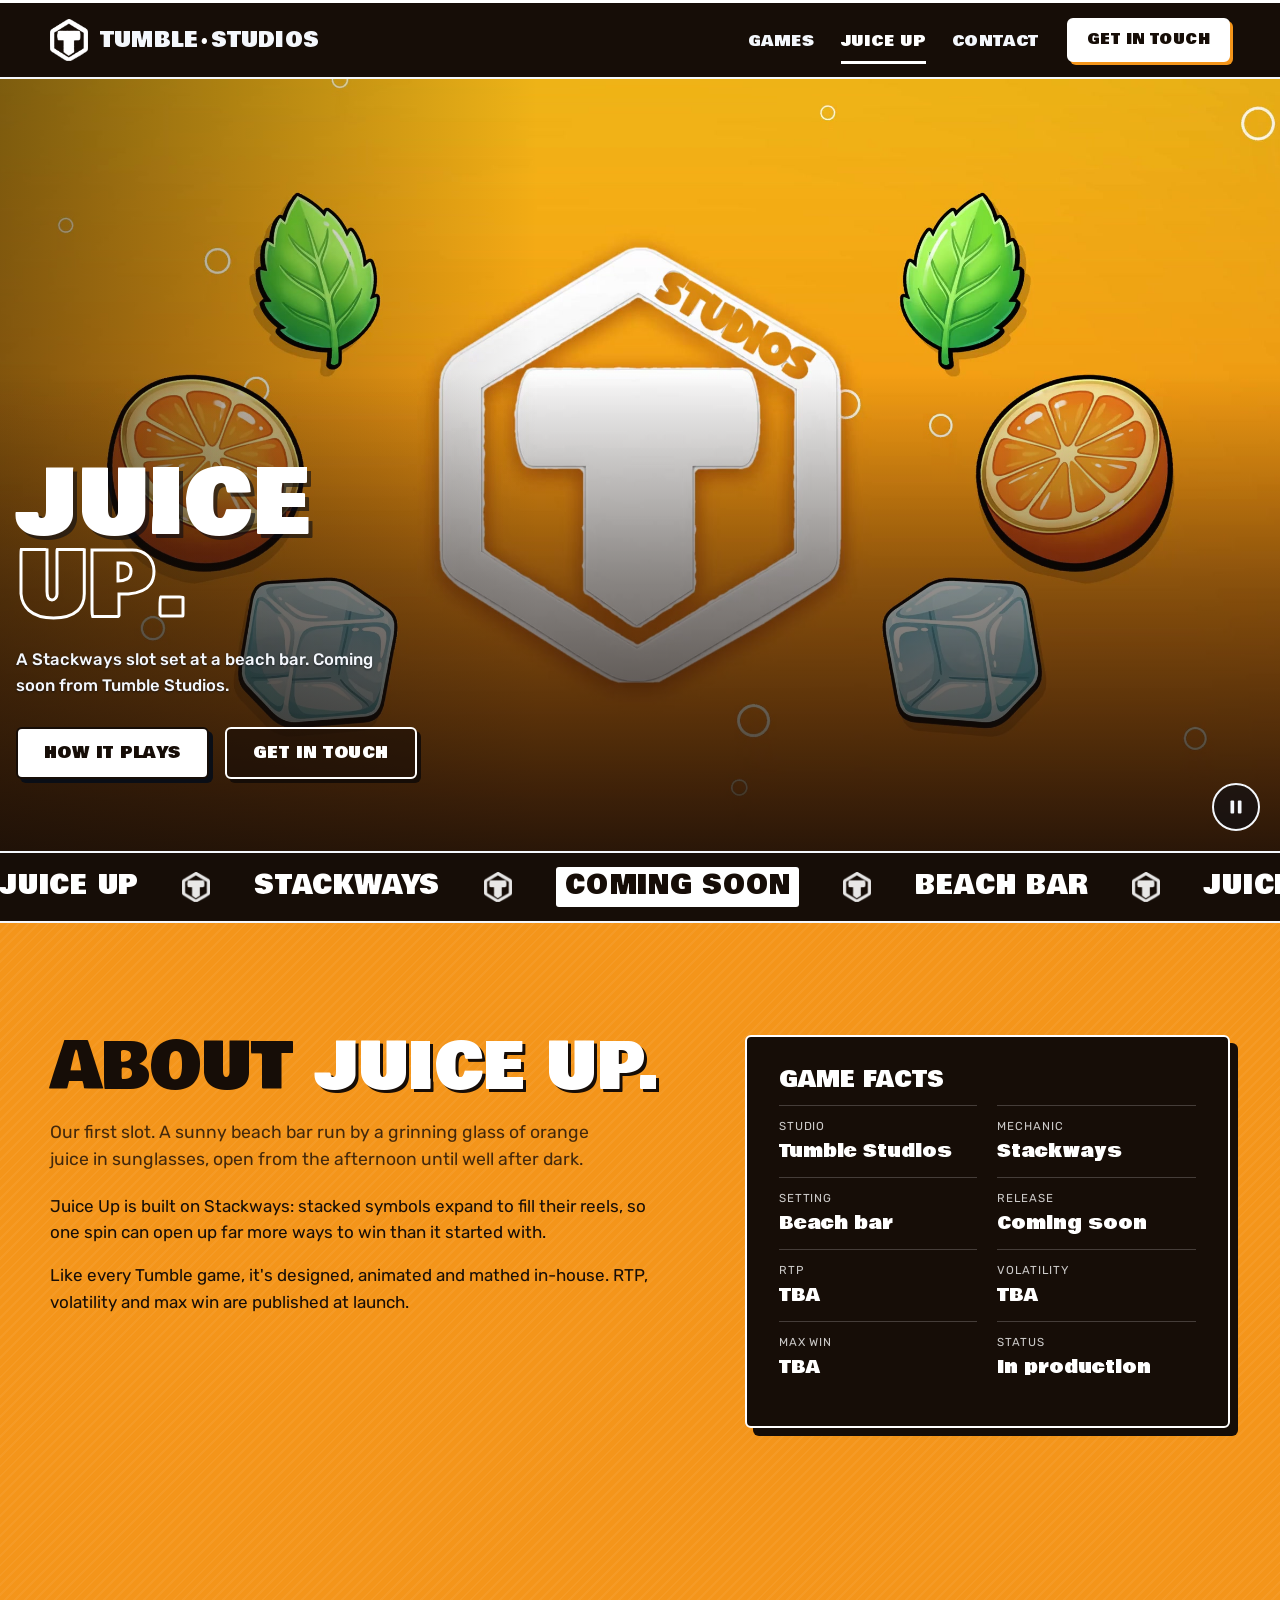
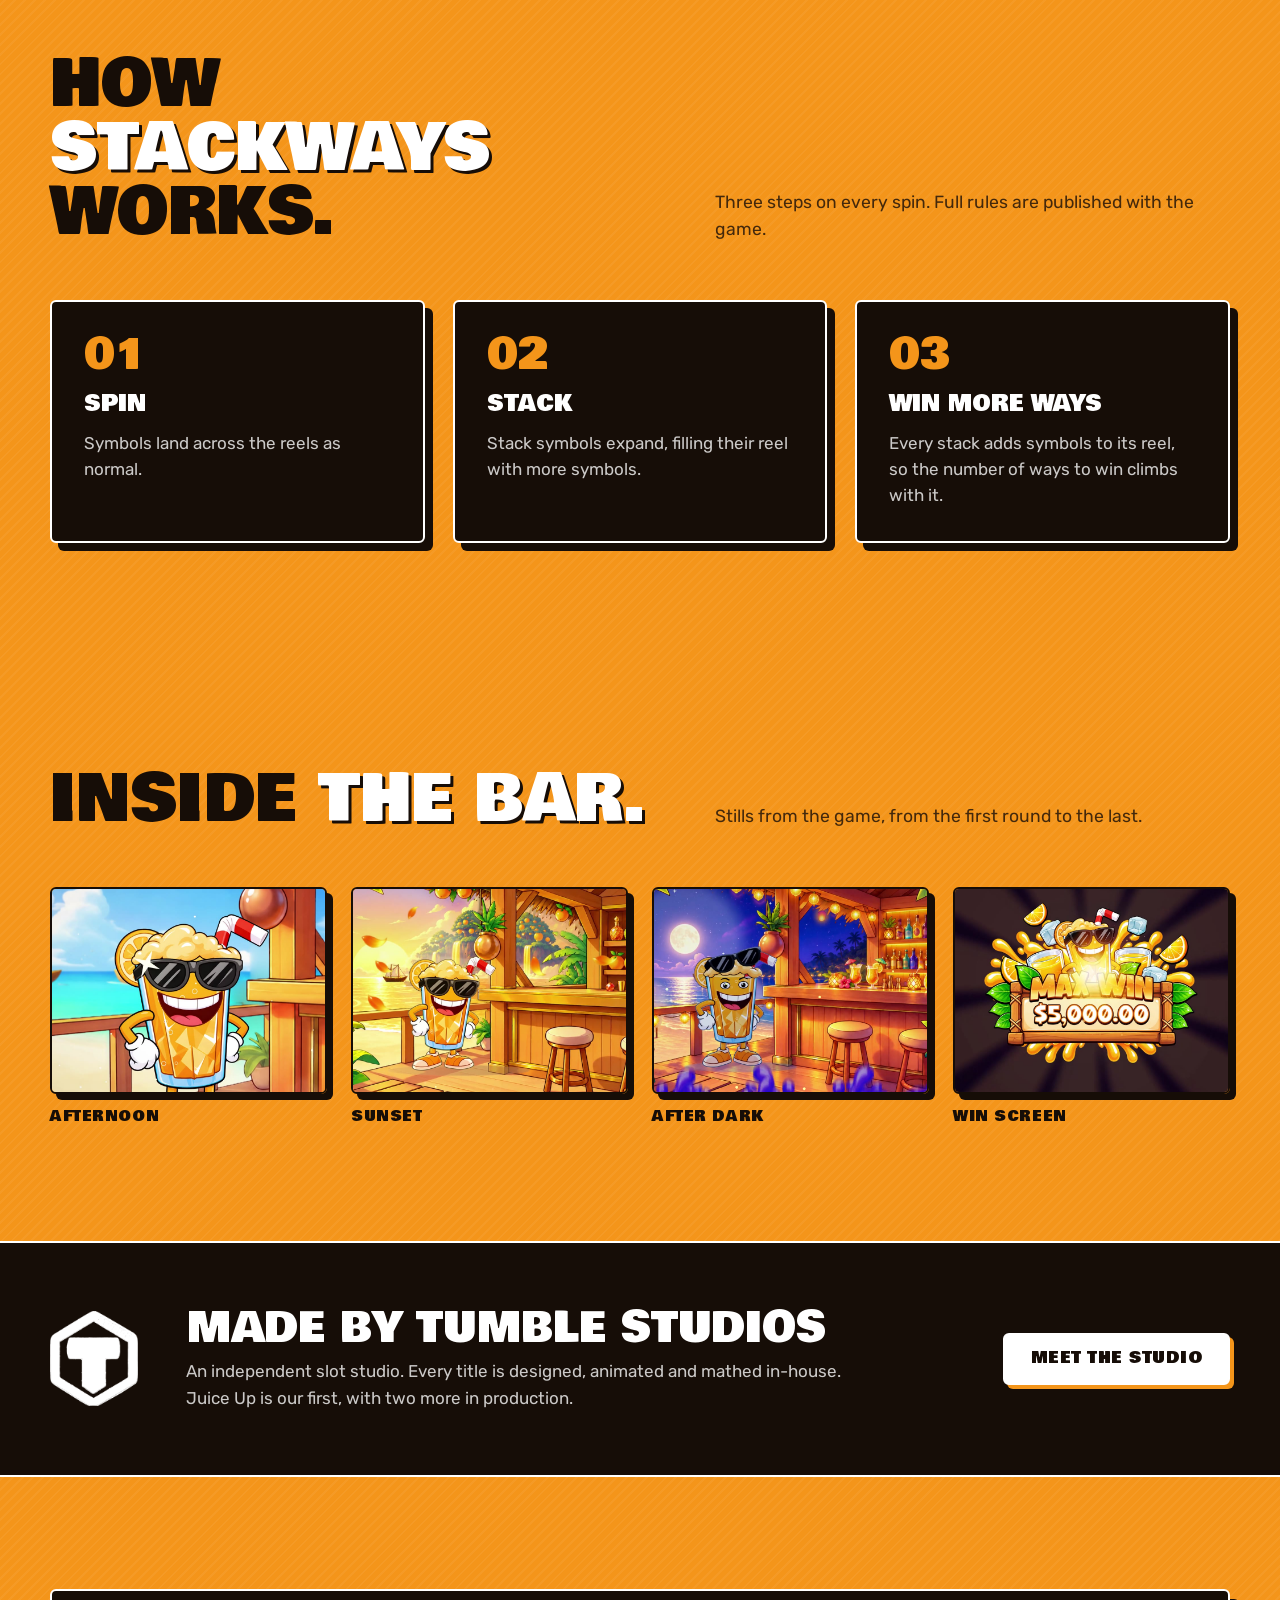
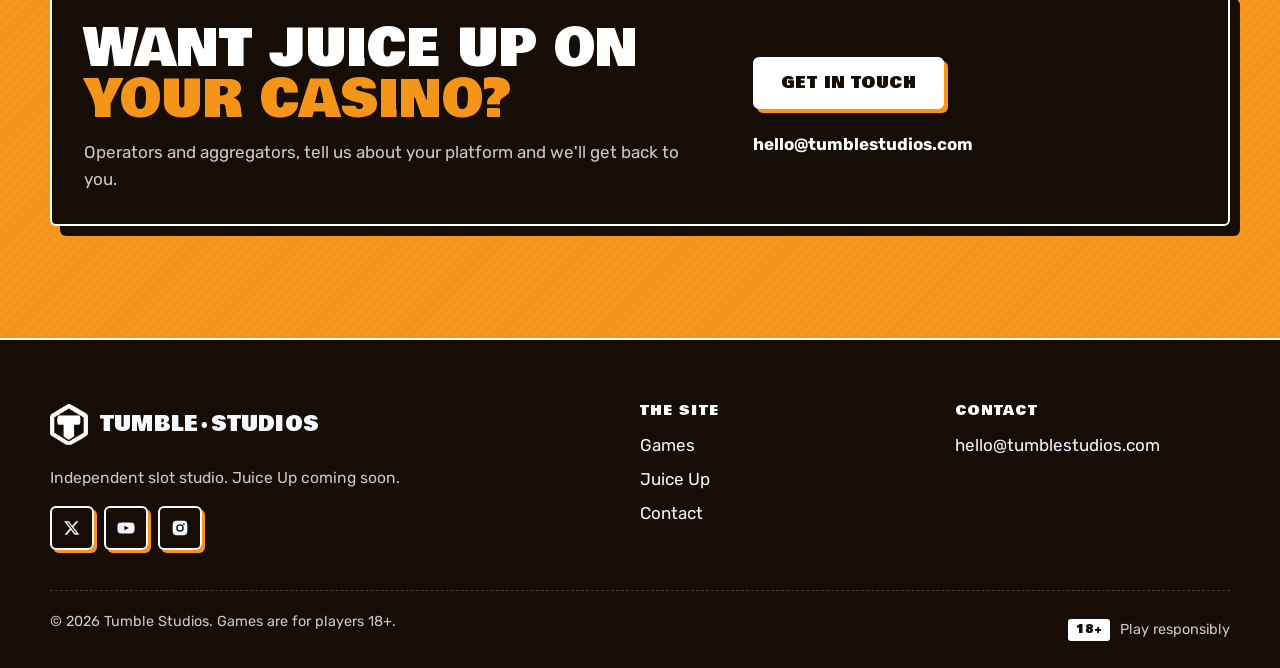
==== commit 7b8f9f01: "Fresh filenames for the intro video so cached copies can't show the old one - assets/hero.mp4 -> int" ====
--- a/juice-up.html
+++ b/juice-up.html
@@ -15,7 +15,7 @@
   <link rel="preconnect" href="https://fonts.googleapis.com">
   <link rel="preconnect" href="https://fonts.gstatic.com" crossorigin>
   <link href="https://fonts.googleapis.com/css2?family=Bowlby+One&family=Rubik:wght@400;500;700&display=swap" rel="stylesheet">
-  <link rel="stylesheet" href="css/styles.css?v=20261031">
+  <link rel="stylesheet" href="css/styles.css?v=202610311">
 </head>
 <body class="theme-juice">
   <a class="skip-link" href="#main">Skip to main content</a>
@@ -234,6 +234,6 @@
     </div>
   </footer>
 
-  <script src="js/main.js?v=20261031" defer></script>
+  <script src="js/main.js?v=202610311" defer></script>
 </body>
 </html>
